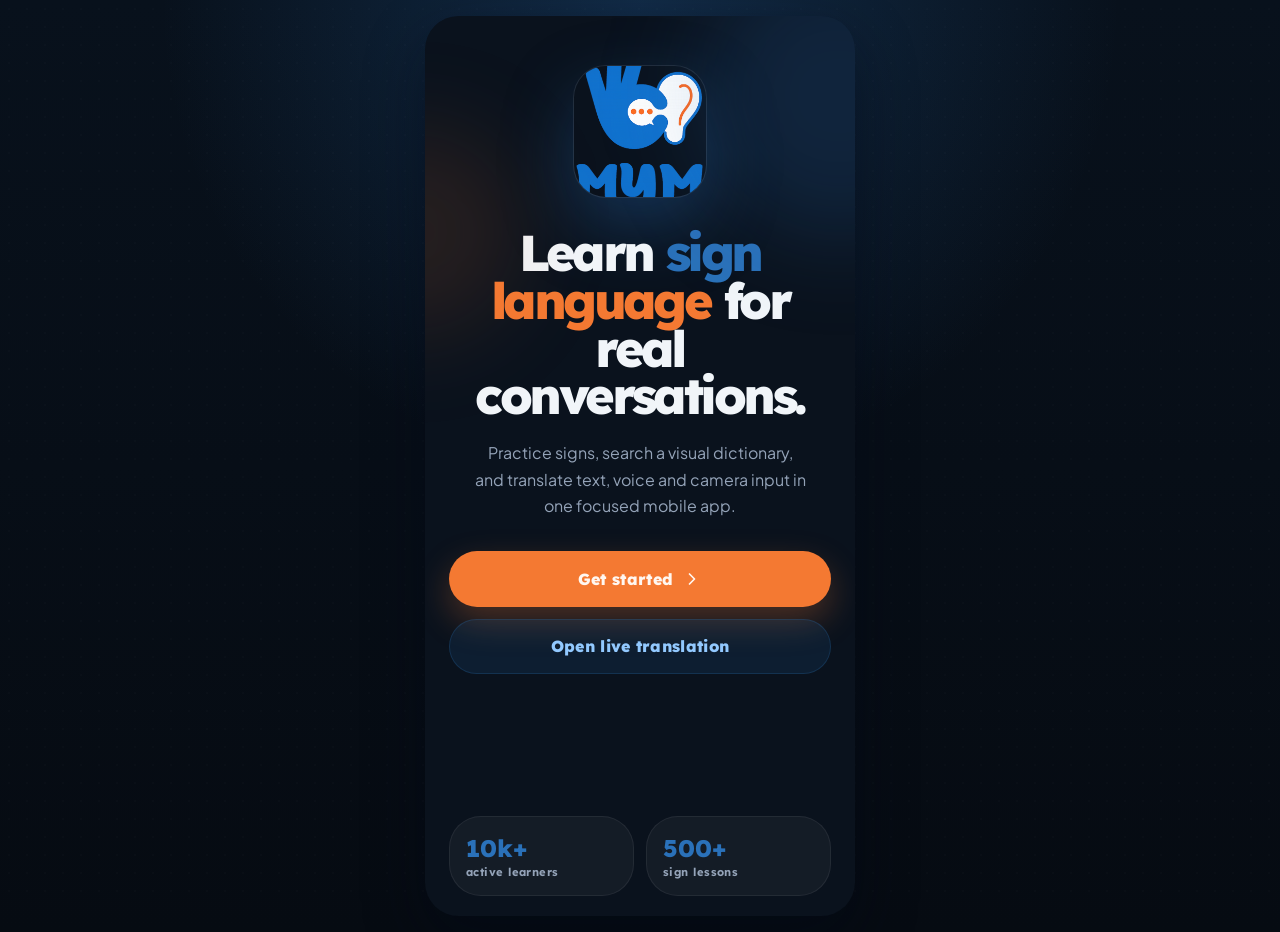
==== index.html @ 2fac86c6 "init" ====
<!DOCTYPE html>
<html lang="en">
<head>
  <meta charset="UTF-8" />
  <meta name="viewport" content="width=device-width, initial-scale=1.0" />
  <meta name="description" content="MyM is a sign language learning and translation app with dictionary, lessons, practice, live camera, text, voice and video translation." />
  <title>MyM - Sign language learning and live translation</title>
  <link rel="preconnect" href="https://fonts.googleapis.com">
  <link rel="preconnect" href="https://fonts.gstatic.com" crossorigin>
  <link href="https://fonts.googleapis.com/css2?family=Lexend:wght@400;500;600;700;800&family=Plus+Jakarta+Sans:wght@400;500;600;700&display=swap" rel="stylesheet">
  <link rel="icon" href="logo.png" />
  <link rel="apple-touch-icon" href="logo.png" />
  <link rel="stylesheet" href="styles.css" />
</head>
<body>
  <a class="skip-link" href="#app-main">Skip to content</a>
  <div id="app" class="phone-shell" aria-live="polite"></div>
  <script src="app.js"></script>
</body>
</html>
---- styles.css ----
/* MyM SPA UI */
:root {
  --bg: #0a121d;
  --panel: #101a22;
  --panel-2: #162534;
  --panel-3: #1e293b;
  --line: rgba(148, 163, 184, 0.14);
  --line-strong: rgba(42, 113, 185, 0.35);
  --text: #f1f5f9;
  --muted: #94a3b8;
  --soft: #c7d2e1;
  --blue: #2a71b9;
  --blue-soft: rgba(42, 113, 185, 0.12);
  --orange: #f47932;
  --orange-soft: rgba(244, 121, 50, 0.12);
  --green: #22c55e;
  --danger: #ef4444;
  --radius-xl: 2rem;
  --radius-lg: 1.5rem;
  --radius-md: 1rem;
  --shadow: 0 24px 60px rgba(2, 8, 23, 0.45);
  --ease: cubic-bezier(.16, 1, .3, 1);
}

* { box-sizing: border-box; margin: 0; padding: 0; }
html { scroll-behavior: smooth; }
body {
  min-height: 100dvh;
  font-family: Lexend, "Plus Jakarta Sans", system-ui, sans-serif;
  background:
    radial-gradient(circle at 50% 0%, rgba(42, 113, 185, .28), transparent 30rem),
    linear-gradient(180deg, #08111c 0%, #060b12 100%);
  color: var(--text);
}
body::before {
  content: "";
  position: fixed;
  inset: 0;
  pointer-events: none;
  opacity: .18;
  background-image: radial-gradient(rgba(255,255,255,.08) 1px, transparent 1px);
  background-size: 18px 18px;
}
button, input, textarea { font: inherit; }
button, a { -webkit-tap-highlight-color: transparent; }
button { border: 0; cursor: pointer; }
a { color: inherit; text-decoration: none; }
img, svg, video { display: block; max-width: 100%; }

.skip-link {
  position: fixed;
  top: .75rem;
  left: .75rem;
  z-index: 50;
  transform: translateY(-150%);
  padding: .75rem 1rem;
  border-radius: 999px;
  background: var(--orange);
  color: #fff7f1;
  transition: transform .2s var(--ease);
}
.skip-link:focus { transform: translateY(0); }

.phone-shell {
  width: min(100%, 430px);
  min-height: 100dvh;
  margin: 0 auto;
  position: relative;
  overflow-x: hidden;
  background: var(--bg);
  box-shadow: var(--shadow);
}
.screen {
  min-height: 100dvh;
  padding: 1.25rem 1.25rem 7.25rem;
  position: relative;
}
.screen.compact { padding-bottom: 1.25rem; }
.orb {
  position: absolute;
  border-radius: 999px;
  filter: blur(3rem);
  pointer-events: none;
}
.orb.blue { width: 18rem; height: 18rem; top: -4rem; right: -8rem; background: rgba(42,113,185,.20); }
.orb.orange { width: 13rem; height: 13rem; top: 7rem; left: -7rem; background: rgba(244,121,50,.12); }

.app-header {
  display: flex;
  align-items: center;
  justify-content: space-between;
  gap: .75rem;
  padding: .25rem 0 1.25rem;
  position: relative;
  z-index: 2;
}
.brand {
  display: inline-flex;
  align-items: center;
  gap: .65rem;
  min-width: 0;
}
.logo-mark {
  width: 2.4rem;
  height: 2.4rem;
  object-fit: cover;
  border-radius: .85rem;
  box-shadow: 0 0 0 1px rgba(255,255,255,.08), 0 10px 30px rgba(42,113,185,.28);
}
.brand-copy { min-width: 0; }
.brand-name { font-size: 1.12rem; font-weight: 800; letter-spacing: -.03em; }
.brand-kicker { color: var(--muted); font-size: .68rem; font-weight: 600; letter-spacing: .05em; text-transform: uppercase; }
.icon-button {
  width: 2.55rem;
  height: 2.55rem;
  border-radius: 999px;
  background: rgba(255,255,255,.055);
  color: var(--soft);
  display: grid;
  place-items: center;
  border: 1px solid rgba(255,255,255,.07);
  transition: transform .22s var(--ease), background .22s var(--ease), color .22s var(--ease);
}
.icon-button:hover { background: rgba(255,255,255,.09); color: var(--text); transform: translateY(-1px); }
.icon-button:active, .primary-btn:active, .chip:active, .nav-item:active { transform: scale(.98); }
.icon { width: 1.25rem; height: 1.25rem; stroke: currentColor; stroke-width: 2.05; fill: none; stroke-linecap: round; stroke-linejoin: round; }
.fill-icon { fill: currentColor; stroke: none; }

.welcome {
  min-height: 100dvh;
  display: flex;
  flex-direction: column;
  justify-content: space-between;
  padding: 2.1rem 1.5rem 2rem;
  isolation: isolate;
}
.welcome-logo {
  width: 8.2rem;
  height: 8.2rem;
  margin: 1rem auto 2rem;
  border-radius: 2rem;
  object-fit: cover;
  box-shadow: 0 0 0 1px rgba(255,255,255,.09), 0 28px 70px rgba(42,113,185,.35);
}
.hero-title {
  font-size: clamp(2.25rem, 10vw, 3.15rem);
  line-height: .95;
  letter-spacing: -.07em;
  font-weight: 800;
  text-align: center;
  text-wrap: balance;
}
.hero-title .blue { color: var(--blue); }
.hero-title .orange { color: var(--orange); }
.hero-text {
  margin: 1.25rem auto 0;
  max-width: 21rem;
  text-align: center;
  color: var(--muted);
  line-height: 1.65;
  font-family: "Plus Jakarta Sans", sans-serif;
}
.hero-actions { margin-top: 2rem; display: grid; gap: .75rem; }
.primary-btn, .secondary-btn {
  min-height: 3.45rem;
  border-radius: 999px;
  display: inline-flex;
  justify-content: center;
  align-items: center;
  gap: .55rem;
  padding: .9rem 1.2rem;
  font-weight: 800;
  letter-spacing: .02em;
  transition: transform .22s var(--ease), filter .22s var(--ease), background .22s var(--ease);
}
.primary-btn { background: var(--orange); color: #fff7f1; box-shadow: 0 14px 34px rgba(244,121,50,.28); }
.secondary-btn { background: rgba(42,113,185,.13); color: #92c9ff; border: 1px solid rgba(42,113,185,.23); }
.primary-btn:hover, .secondary-btn:hover { transform: translateY(-1px); filter: brightness(1.06); }
.welcome-stats { display: grid; grid-template-columns: 1fr 1fr; gap: .75rem; margin-top: 1.5rem; }
.stat-card, .surface {
  background: rgba(255,255,255,.045);
  border: 1px solid rgba(255,255,255,.065);
  border-radius: var(--radius-xl);
}
.stat-card { padding: 1rem; }
.stat-number { color: var(--blue); font-size: 1.5rem; font-weight: 800; font-variant-numeric: tabular-nums; }
.stat-label { color: var(--muted); font-size: .7rem; font-weight: 700; letter-spacing: .04em; margin-top: .15rem; }

.page-title { font-size: 1.75rem; line-height: 1.05; letter-spacing: -.055em; font-weight: 800; text-wrap: balance; }
.page-subtitle { color: var(--muted); line-height: 1.55; margin-top: .35rem; font-family: "Plus Jakarta Sans", sans-serif; }
.section-heading { color: var(--soft); font-size: 1rem; font-weight: 800; margin: 1.35rem 0 .8rem; letter-spacing: -.015em; }

.translate-stage {
  position: relative;
  min-height: 19rem;
  border-radius: 2.3rem;
  overflow: hidden;
  background: linear-gradient(180deg, rgba(42,113,185,.15), rgba(15,23,42,.86));
  border: 1px solid var(--line-strong);
}
.camera-view, .avatar-stage {
  width: 100%;
  height: 19rem;
  object-fit: cover;
  background: #111c29;
}
.avatar-stage {
  display: grid;
  place-items: center;
  position: relative;
}
.avatar-hand {
  width: 9rem;
  height: 9rem;
  color: var(--blue);
  filter: drop-shadow(0 20px 35px rgba(42,113,185,.35));
  animation: signFloat 3s var(--ease) infinite;
}
.avatar-hand .icon, .sign-video-box .icon, .empty-state .icon {
  width: 100%;
  height: 100%;
}
@keyframes signFloat { 0%,100% { transform: translateY(0) rotate(-2deg); } 50% { transform: translateY(-.45rem) rotate(2deg); } }
.stage-badge, .live-caption {
  position: absolute;
  left: 1rem;
  right: 1rem;
  display: flex;
  align-items: center;
  gap: .45rem;
  border-radius: 999px;
  padding: .55rem .75rem;
  background: rgba(3, 10, 18, .58);
  border: 1px solid rgba(255,255,255,.08);
  backdrop-filter: blur(10px);
  color: var(--soft);
  font-size: .72rem;
  font-weight: 800;
  letter-spacing: .04em;
  text-transform: uppercase;
}
.stage-badge { top: 1rem; right: auto; }
.live-caption { bottom: 1rem; text-transform: none; letter-spacing: 0; font-size: .88rem; font-weight: 600; color: var(--text); }
.pulse-dot { width: .5rem; height: .5rem; background: var(--green); border-radius: 999px; box-shadow: 0 0 0 .25rem rgba(34,197,94,.13); }

.mode-tabs, .filter-tabs {
  display: grid;
  grid-template-columns: repeat(3, 1fr);
  gap: .25rem;
  margin: 1rem 0;
  padding: .3rem;
  background: rgba(255,255,255,.045);
  border: 1px solid rgba(255,255,255,.055);
  border-radius: 999px;
}
.mode-tab, .filter-tab {
  border-radius: 999px;
  min-height: 2.55rem;
  display: inline-flex;
  justify-content: center;
  align-items: center;
  color: var(--muted);
  background: transparent;
  font-size: .82rem;
  font-weight: 800;
}
.mode-tab.active, .filter-tab.active { background: var(--blue); color: #e7f4ff; }
.translator-card { padding: .9rem; border-radius: 1.65rem; background: rgba(255,255,255,.045); border: 1px solid rgba(255,255,255,.065); }
.input-row { display: grid; grid-template-columns: 1fr auto; gap: .55rem; align-items: center; }
.translate-input {
  width: 100%;
  min-height: 3.25rem;
  border-radius: 1.25rem;
  border: 1px solid rgba(42,113,185,.24);
  outline: none;
  background: rgba(42,113,185,.10);
  color: var(--text);
  padding: .9rem 1rem;
}
.translate-input::placeholder, .search-input::placeholder { color: #6f8198; }
.translate-input:focus, .search-input:focus { border-color: var(--blue); box-shadow: 0 0 0 .22rem rgba(42,113,185,.14); }
.output-box {
  min-height: 4.4rem;
  margin-top: .7rem;
  border-radius: 1.35rem;
  padding: 1rem;
  color: var(--soft);
  line-height: 1.5;
  background: rgba(10,18,29,.72);
  border: 1px solid rgba(255,255,255,.055);
}
.quick-row { display: flex; gap: .5rem; overflow-x: auto; padding: .9rem .1rem .2rem; scrollbar-width: none; }
.quick-row::-webkit-scrollbar { display: none; }
.chip {
  flex: 0 0 auto;
  border-radius: 999px;
  padding: .72rem .9rem;
  color: var(--soft);
  background: rgba(255,255,255,.055);
  border: 1px solid rgba(255,255,255,.075);
  font-size: .78rem;
  font-weight: 700;
  transition: transform .2s var(--ease), background .2s var(--ease);
}
.chip.active, .chip:hover { background: var(--orange-soft); color: #ffd7c2; border-color: rgba(244,121,50,.24); }

.feature-grid { display: grid; grid-template-columns: 1.15fr .85fr; gap: .75rem; margin-top: 1rem; }
.feature-tile {
  min-height: 7.25rem;
  padding: 1rem;
  border-radius: var(--radius-lg);
  background: rgba(255,255,255,.045);
  border: 1px solid rgba(255,255,255,.065);
  display: flex;
  flex-direction: column;
  justify-content: space-between;
}
.feature-tile.orange { background: var(--orange-soft); border-color: rgba(244,121,50,.2); }
.tile-icon { color: var(--orange); }
.feature-tile h3 { font-size: 1rem; letter-spacing: -.02em; }
.feature-tile p { color: var(--muted); font-size: .78rem; line-height: 1.45; margin-top: .25rem; }

.search-wrap { position: relative; margin: 1rem 0; }
.search-wrap .icon { position: absolute; left: 1rem; top: 50%; transform: translateY(-50%); color: var(--muted); }
.search-input {
  width: 100%;
  height: 3.45rem;
  border: 1px solid rgba(42,113,185,.20);
  background: rgba(42,113,185,.10);
  color: var(--text);
  border-radius: 1.15rem;
  padding: 0 1rem 0 3rem;
  outline: none;
}
.sign-list { display: grid; gap: .7rem; }
.sign-item {
  width: 100%;
  display: grid;
  grid-template-columns: auto 1fr auto;
  gap: .85rem;
  align-items: center;
  text-align: left;
  padding: .85rem;
  border-radius: 1.25rem;
  background: rgba(255,255,255,.045);
  border: 1px solid rgba(255,255,255,.065);
  color: var(--text);
}
.sign-letter {
  width: 2.35rem;
  height: 2.35rem;
  border-radius: .85rem;
  display: grid;
  place-items: center;
  color: #e7f4ff;
  background: var(--blue);
  font-weight: 800;
}
.sign-item strong { display: block; font-size: .98rem; }
.sign-item span { display: block; color: var(--muted); font-size: .75rem; margin-top: .15rem; }
.favorite { color: var(--orange); }
.sign-detail-card { margin-top: .9rem; padding: 1rem; border-radius: var(--radius-lg); background: rgba(42,113,185,.08); border: 1px solid rgba(42,113,185,.22); }
.sign-video-box { height: 10.5rem; border-radius: 1.6rem; background: #172435; display: grid; place-items: center; color: var(--orange); margin-bottom: .9rem; }

.lesson-card, .profile-card, .settings-item, .history-item {
  border-radius: var(--radius-lg);
  background: rgba(255,255,255,.045);
  border: 1px solid rgba(255,255,255,.065);
}
.lesson-list { display: grid; gap: .75rem; margin-top: 1rem; }
.lesson-card { padding: 1rem; display: grid; grid-template-columns: auto 1fr; gap: .9rem; align-items: center; }
.lesson-progress { width: 3.4rem; height: 3.4rem; border-radius: 1.1rem; display: grid; place-items: center; background: var(--blue-soft); color: var(--blue); font-weight: 800; }
.lesson-card h3 { font-size: 1rem; }
.lesson-card p { color: var(--muted); font-size: .78rem; line-height: 1.45; margin-top: .2rem; }
.progress-line { height: .45rem; margin-top: .65rem; border-radius: 999px; background: rgba(255,255,255,.08); overflow: hidden; }
.progress-line > i { display: block; height: 100%; width: var(--value); background: var(--orange); border-radius: inherit; }

.practice-options { display: grid; gap: .8rem; margin-top: 1rem; }
.practice-card { padding: 1rem; border-radius: var(--radius-lg); background: rgba(42,113,185,.08); border: 1px solid rgba(42,113,185,.18); }
.practice-card h3 { margin: .7rem 0 .25rem; }
.practice-card p { color: var(--muted); line-height: 1.45; font-size: .84rem; }

.profile-top { text-align: center; padding-top: .8rem; }
.avatar {
  width: 7rem;
  height: 7rem;
  margin: 0 auto .9rem;
  border-radius: 2.2rem;
  object-fit: cover;
  border: 4px solid #101f22;
  outline: 3px solid rgba(42,113,185,.35);
}
.rank { color: var(--orange); font-weight: 700; font-size: .88rem; margin-top: .25rem; }
.stats-grid { display: grid; grid-template-columns: repeat(3, 1fr); gap: .6rem; margin: 1.2rem 0; }
.mini-stat { padding: .9rem .55rem; border-radius: 1.35rem; background: rgba(255,255,255,.045); text-align: center; border: 1px solid rgba(255,255,255,.065); }
.mini-stat b { display: block; color: var(--blue); font-size: 1.15rem; font-variant-numeric: tabular-nums; }
.mini-stat span { color: var(--muted); font-size: .65rem; font-weight: 800; letter-spacing: .035em; }
.achievement-row { display: flex; gap: .75rem; overflow-x: auto; scrollbar-width: none; }
.achievement { min-width: 4.8rem; text-align: center; }
.badge-icon { width: 3.7rem; height: 3.7rem; margin: 0 auto .45rem; display: grid; place-items: center; border-radius: 1.4rem; background: linear-gradient(135deg, rgba(244,121,50,.35), rgba(244,121,50,.95)); color: #fff7f1; }
.achievement.locked { opacity: .42; }
.achievement small { color: var(--soft); font-weight: 700; }

.settings-list, .history-list { display: grid; gap: .75rem; margin-top: 1rem; }
.settings-item, .history-item { padding: .95rem; display: flex; align-items: center; justify-content: space-between; gap: .8rem; }
.settings-left { display: flex; align-items: center; gap: .75rem; }
.settings-left .icon-wrap { width: 2.45rem; height: 2.45rem; border-radius: 999px; display: grid; place-items: center; color: var(--blue); background: var(--blue-soft); }
.settings-item small, .history-item small { display: block; color: var(--muted); margin-top: .15rem; }
.toggle { width: 3rem; height: 1.65rem; border-radius: 999px; background: rgba(255,255,255,.12); padding: .2rem; }
.toggle::after { content:""; display:block; width:1.25rem; height:1.25rem; border-radius:999px; background:var(--orange); transform: translateX(1.35rem); }

.empty-state { text-align: center; padding: 3rem 1rem; color: var(--muted); }
.empty-state .icon { width: 3rem; height: 3rem; margin: 0 auto 1rem; color: var(--blue); }

.bottom-nav {
  position: fixed;
  left: 50%;
  bottom: 0;
  transform: translateX(-50%);
  width: min(100%, 430px);
  height: 5.8rem;
  padding: .7rem 1rem calc(.7rem + env(safe-area-inset-bottom));
  background: rgba(10,18,29,.94);
  border-top: 1px solid rgba(255,255,255,.06);
  display: grid;
  grid-template-columns: repeat(5, 1fr);
  align-items: end;
  backdrop-filter: blur(16px);
  z-index: 20;
}
.nav-item {
  min-width: 0;
  display: grid;
  justify-items: center;
  gap: .28rem;
  color: var(--muted);
  background: transparent;
  transition: color .2s var(--ease), transform .2s var(--ease);
}
.nav-item .icon { width: 1.32rem; height: 1.32rem; }
.nav-label { font-size: .65rem; font-weight: 700; }
.nav-item.active { color: var(--orange); }
.nav-item.center {
  align-self: start;
  margin-top: -2.2rem;
  color: #fff7f1;
}
.nav-item.center .center-disc {
  width: 3.65rem;
  height: 3.65rem;
  border-radius: 999px;
  display: grid;
  place-items: center;
  background: var(--orange);
  outline: .35rem solid var(--bg);
  box-shadow: 0 16px 34px rgba(244,121,50,.34);
}
.nav-item.center .nav-label { color: var(--orange); }
.toast {
  position: fixed;
  left: 50%;
  bottom: 6.3rem;
  transform: translateX(-50%) translateY(1rem);
  width: min(calc(100% - 2rem), 390px);
  padding: .85rem 1rem;
  border-radius: 1.2rem;
  color: var(--soft);
  background: rgba(10,18,29,.92);
  border: 1px solid rgba(255,255,255,.08);
  opacity: 0;
  pointer-events: none;
  transition: opacity .25s var(--ease), transform .25s var(--ease);
  z-index: 40;
}
.toast.show { opacity: 1; transform: translateX(-50%) translateY(0); }

@media (min-width: 431px) {
  body { padding: 1rem 0; }
  .phone-shell { min-height: calc(100dvh - 2rem); border-radius: 2.1rem; overflow: hidden; }
  .bottom-nav { bottom: 1rem; border-radius: 0 0 2.1rem 2.1rem; }
}
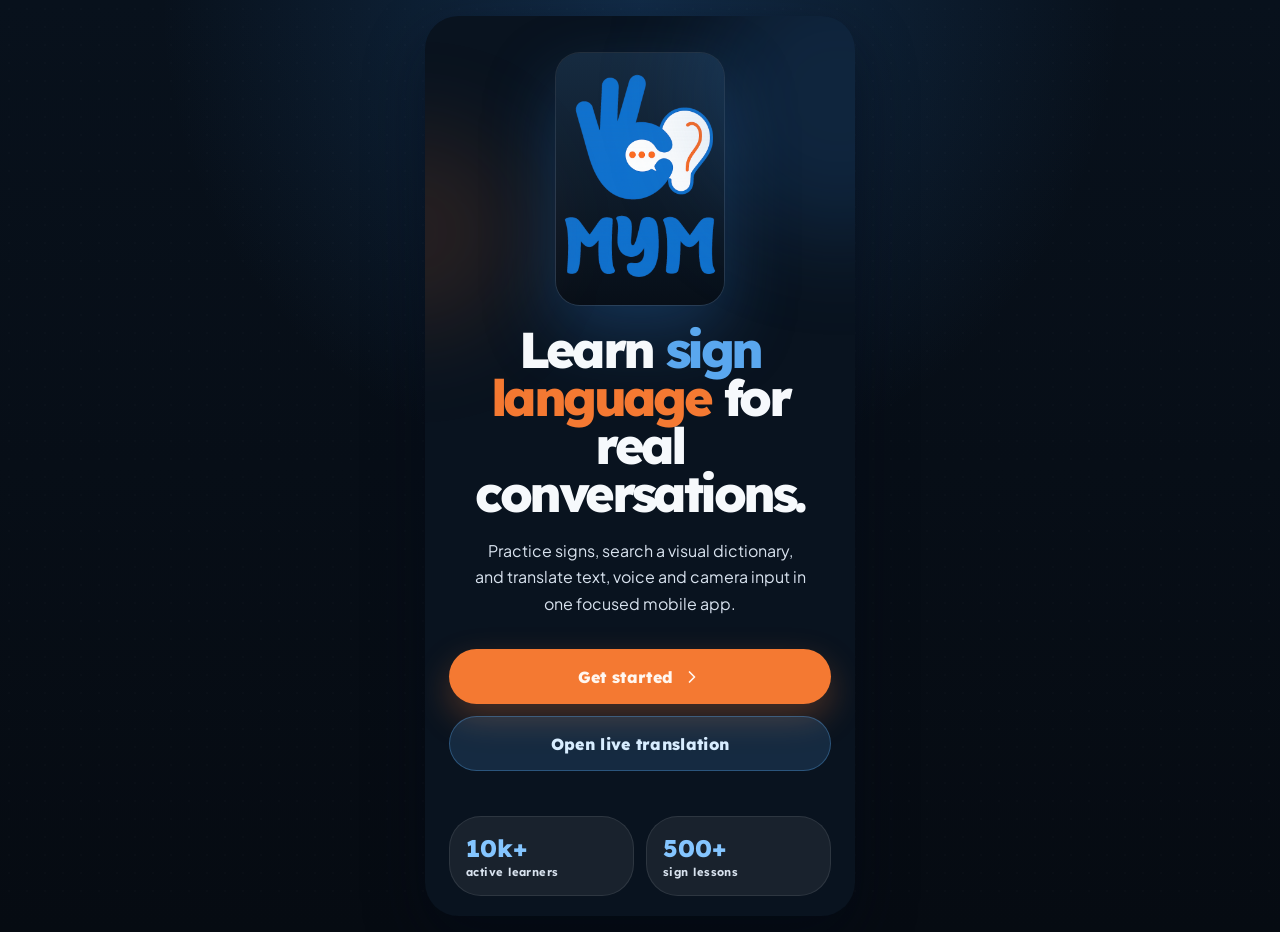
==== commit 07eccc7d: "feat : addin pwa" ====
--- a/index.html
+++ b/index.html
@@ -4,17 +4,27 @@
   <meta charset="UTF-8" />
   <meta name="viewport" content="width=device-width, initial-scale=1.0" />
   <meta name="description" content="MyM is a sign language learning and translation app with dictionary, lessons, practice, live camera, text, voice and video translation." />
+  <meta name="theme-color" content="#09131f" />
+  <meta name="apple-mobile-web-app-capable" content="yes" />
+  <meta name="apple-mobile-web-app-status-bar-style" content="black-translucent" />
+  <meta name="apple-mobile-web-app-title" content="MyM" />
   <title>MyM - Sign language learning and live translation</title>
   <link rel="preconnect" href="https://fonts.googleapis.com">
   <link rel="preconnect" href="https://fonts.gstatic.com" crossorigin>
   <link href="https://fonts.googleapis.com/css2?family=Lexend:wght@400;500;600;700;800&family=Plus+Jakarta+Sans:wght@400;500;600;700&display=swap" rel="stylesheet">
-  <link rel="icon" href="logo.png" />
-  <link rel="apple-touch-icon" href="logo.png" />
+  <link rel="icon" href="icons/icon-192x192.png" />
+  <link rel="apple-touch-icon" href="icons/icon-192x192.png" />
+  <link rel="manifest" href="manifest.json" />
   <link rel="stylesheet" href="styles.css" />
 </head>
 <body>
   <a class="skip-link" href="#app-main">Skip to content</a>
   <div id="app" class="phone-shell" aria-live="polite"></div>
   <script src="app.js"></script>
+  <script>
+    if ('serviceWorker' in navigator) {
+      window.addEventListener('load', () => navigator.serviceWorker.register('./sw.js').catch(() => {}));
+    }
+  </script>
 </body>
 </html>
--- a/styles.css
+++ b/styles.css
@@ -1,16 +1,16 @@
 /* MyM SPA UI */
 :root {
-  --bg: #0a121d;
-  --panel: #101a22;
-  --panel-2: #162534;
-  --panel-3: #1e293b;
-  --line: rgba(148, 163, 184, 0.14);
-  --line-strong: rgba(42, 113, 185, 0.35);
-  --text: #f1f5f9;
-  --muted: #94a3b8;
-  --soft: #c7d2e1;
-  --blue: #2a71b9;
-  --blue-soft: rgba(42, 113, 185, 0.12);
+  --bg: #09131f;
+  --panel: #111d2a;
+  --panel-2: #17283a;
+  --panel-3: #213349;
+  --line: rgba(184, 199, 218, 0.18);
+  --line-strong: rgba(70, 147, 222, 0.44);
+  --text: #f6f9fc;
+  --muted: #b8c7da;
+  --soft: #d8e2ee;
+  --blue: #5aa7ee;
+  --blue-soft: rgba(90, 167, 238, 0.16);
   --orange: #f47932;
   --orange-soft: rgba(244, 121, 50, 0.12);
   --green: #22c55e;
@@ -41,9 +41,13 @@
   background-image: radial-gradient(rgba(255,255,255,.08) 1px, transparent 1px);
   background-size: 18px 18px;
 }
-button, input, textarea { font: inherit; }
+button, input, textarea { font: inherit; color: inherit; }
 button, a { -webkit-tap-highlight-color: transparent; }
 button { border: 0; cursor: pointer; }
+button:focus-visible, a:focus-visible, input:focus-visible {
+  outline: .18rem solid rgba(244, 121, 50, .72);
+  outline-offset: .18rem;
+}
 a { color: inherit; text-decoration: none; }
 img, svg, video { display: block; max-width: 100%; }
 
@@ -101,20 +105,22 @@
   min-width: 0;
 }
 .logo-mark {
-  width: 2.4rem;
-  height: 2.4rem;
-  object-fit: cover;
-  border-radius: .85rem;
-  box-shadow: 0 0 0 1px rgba(255,255,255,.08), 0 10px 30px rgba(42,113,185,.28);
+  width: 2.55rem;
+  height: 2.55rem;
+  object-fit: contain;
+  padding: .18rem;
+  border-radius: .9rem;
+  background: linear-gradient(180deg, rgba(90,167,238,.18), rgba(9,19,31,.72));
+  box-shadow: 0 0 0 1px rgba(255,255,255,.1), 0 10px 30px rgba(42,113,185,.28);
 }
 .brand-copy { min-width: 0; }
 .brand-name { font-size: 1.12rem; font-weight: 800; letter-spacing: -.03em; }
-.brand-kicker { color: var(--muted); font-size: .68rem; font-weight: 600; letter-spacing: .05em; text-transform: uppercase; }
+.brand-kicker { color: var(--soft); font-size: .68rem; font-weight: 600; letter-spacing: .05em; text-transform: uppercase; }
 .icon-button {
   width: 2.55rem;
   height: 2.55rem;
   border-radius: 999px;
-  background: rgba(255,255,255,.055);
+  background: rgba(255,255,255,.08);
   color: var(--soft);
   display: grid;
   place-items: center;
@@ -135,12 +141,15 @@
   isolation: isolate;
 }
 .welcome-logo {
-  width: 8.2rem;
-  height: 8.2rem;
-  margin: 1rem auto 2rem;
-  border-radius: 2rem;
-  object-fit: cover;
-  box-shadow: 0 0 0 1px rgba(255,255,255,.09), 0 28px 70px rgba(42,113,185,.35);
+  width: min(42vw, 10.5rem);
+  height: min(62vw, 15.75rem);
+  max-height: 34dvh;
+  margin: .2rem auto 1.35rem;
+  border-radius: 1.5rem;
+  object-fit: contain;
+  padding: .35rem;
+  background: linear-gradient(180deg, rgba(90,167,238,.16), rgba(6,11,18,.54));
+  box-shadow: 0 0 0 1px rgba(255,255,255,.1), 0 28px 70px rgba(42,113,185,.35);
 }
 .hero-title {
   font-size: clamp(2.25rem, 10vw, 3.15rem);
@@ -156,7 +165,7 @@
   margin: 1.25rem auto 0;
   max-width: 21rem;
   text-align: center;
-  color: var(--muted);
+  color: var(--soft);
   line-height: 1.65;
   font-family: "Plus Jakarta Sans", sans-serif;
 }
@@ -174,20 +183,22 @@
   transition: transform .22s var(--ease), filter .22s var(--ease), background .22s var(--ease);
 }
 .primary-btn { background: var(--orange); color: #fff7f1; box-shadow: 0 14px 34px rgba(244,121,50,.28); }
-.secondary-btn { background: rgba(42,113,185,.13); color: #92c9ff; border: 1px solid rgba(42,113,185,.23); }
+.secondary-btn { background: rgba(90,167,238,.16); color: #d8edff; border: 1px solid rgba(90,167,238,.34); }
+.compact-btn { min-height: 3rem; padding-inline: 1rem; }
+.full-width { width: 100%; margin-top: 1rem; }
 .primary-btn:hover, .secondary-btn:hover { transform: translateY(-1px); filter: brightness(1.06); }
 .welcome-stats { display: grid; grid-template-columns: 1fr 1fr; gap: .75rem; margin-top: 1.5rem; }
 .stat-card, .surface {
-  background: rgba(255,255,255,.045);
-  border: 1px solid rgba(255,255,255,.065);
+  background: rgba(255,255,255,.065);
+  border: 1px solid rgba(255,255,255,.09);
   border-radius: var(--radius-xl);
 }
 .stat-card { padding: 1rem; }
-.stat-number { color: var(--blue); font-size: 1.5rem; font-weight: 800; font-variant-numeric: tabular-nums; }
-.stat-label { color: var(--muted); font-size: .7rem; font-weight: 700; letter-spacing: .04em; margin-top: .15rem; }
+.stat-number { color: #84c5ff; font-size: 1.5rem; font-weight: 800; font-variant-numeric: tabular-nums; }
+.stat-label { color: var(--soft); font-size: .7rem; font-weight: 700; letter-spacing: .04em; margin-top: .15rem; }
 
 .page-title { font-size: 1.75rem; line-height: 1.05; letter-spacing: -.055em; font-weight: 800; text-wrap: balance; }
-.page-subtitle { color: var(--muted); line-height: 1.55; margin-top: .35rem; font-family: "Plus Jakarta Sans", sans-serif; }
+.page-subtitle { color: var(--soft); line-height: 1.6; margin-top: .35rem; font-family: "Plus Jakarta Sans", sans-serif; }
 .section-heading { color: var(--soft); font-size: 1rem; font-weight: 800; margin: 1.35rem 0 .8rem; letter-spacing: -.015em; }
 
 .translate-stage {
@@ -245,7 +256,7 @@
 
 .mode-tabs, .filter-tabs {
   display: grid;
-  grid-template-columns: repeat(3, 1fr);
+  grid-template-columns: repeat(4, 1fr);
   gap: .25rem;
   margin: 1rem 0;
   padding: .3rem;
@@ -253,19 +264,26 @@
   border: 1px solid rgba(255,255,255,.055);
   border-radius: 999px;
 }
+.filter-tabs { grid-template-columns: repeat(3, 1fr); }
 .mode-tab, .filter-tab {
   border-radius: 999px;
   min-height: 2.55rem;
   display: inline-flex;
   justify-content: center;
   align-items: center;
-  color: var(--muted);
+  gap: .35rem;
+  color: var(--soft);
   background: transparent;
   font-size: .82rem;
   font-weight: 800;
 }
-.mode-tab.active, .filter-tab.active { background: var(--blue); color: #e7f4ff; }
-.translator-card { padding: .9rem; border-radius: 1.65rem; background: rgba(255,255,255,.045); border: 1px solid rgba(255,255,255,.065); }
+.filter-tab .icon {
+  width: .95rem;
+  height: .95rem;
+  flex: 0 0 auto;
+}
+.mode-tab.active, .filter-tab.active { background: #2f7fc9; color: #f4fbff; }
+.translator-card { padding: .9rem; border-radius: 1.65rem; background: rgba(255,255,255,.065); border: 1px solid rgba(255,255,255,.09); }
 .input-row { display: grid; grid-template-columns: 1fr auto; gap: .55rem; align-items: center; }
 .translate-input {
   width: 100%;
@@ -273,18 +291,18 @@
   border-radius: 1.25rem;
   border: 1px solid rgba(42,113,185,.24);
   outline: none;
-  background: rgba(42,113,185,.10);
+  background: rgba(90,167,238,.13);
   color: var(--text);
   padding: .9rem 1rem;
 }
-.translate-input::placeholder, .search-input::placeholder { color: #6f8198; }
+.translate-input::placeholder, .search-input::placeholder { color: #9fb1c6; }
 .translate-input:focus, .search-input:focus { border-color: var(--blue); box-shadow: 0 0 0 .22rem rgba(42,113,185,.14); }
 .output-box {
   min-height: 4.4rem;
   margin-top: .7rem;
   border-radius: 1.35rem;
   padding: 1rem;
-  color: var(--soft);
+  color: var(--text);
   line-height: 1.5;
   background: rgba(10,18,29,.72);
   border: 1px solid rgba(255,255,255,.055);
@@ -296,105 +314,315 @@
   border-radius: 999px;
   padding: .72rem .9rem;
   color: var(--soft);
-  background: rgba(255,255,255,.055);
-  border: 1px solid rgba(255,255,255,.075);
+  background: rgba(255,255,255,.075);
+  border: 1px solid rgba(255,255,255,.105);
   font-size: .78rem;
   font-weight: 700;
   transition: transform .2s var(--ease), background .2s var(--ease);
 }
 .chip.active, .chip:hover { background: var(--orange-soft); color: #ffd7c2; border-color: rgba(244,121,50,.24); }
+.feature-tile:hover, .sign-item:hover, .lesson-card:hover, .practice-card:hover, .settings-item:hover, .history-item:hover {
+  background: rgba(255,255,255,.09);
+  transform: translateY(-1px);
+}
 
 .feature-grid { display: grid; grid-template-columns: 1.15fr .85fr; gap: .75rem; margin-top: 1rem; }
 .feature-tile {
   min-height: 7.25rem;
   padding: 1rem;
   border-radius: var(--radius-lg);
-  background: rgba(255,255,255,.045);
-  border: 1px solid rgba(255,255,255,.065);
+  background: rgba(255,255,255,.065);
+  border: 1px solid rgba(255,255,255,.09);
+  color: var(--text);
   display: flex;
   flex-direction: column;
   justify-content: space-between;
+  transition: transform .2s var(--ease), background .2s var(--ease), border-color .2s var(--ease);
 }
 .feature-tile.orange { background: var(--orange-soft); border-color: rgba(244,121,50,.2); }
 .tile-icon { color: var(--orange); }
-.feature-tile h3 { font-size: 1rem; letter-spacing: -.02em; }
-.feature-tile p { color: var(--muted); font-size: .78rem; line-height: 1.45; margin-top: .25rem; }
+.feature-tile h3 { font-size: 1rem; letter-spacing: -.02em; color: var(--text); }
+.feature-tile p { color: var(--soft); font-size: .78rem; line-height: 1.45; margin-top: .25rem; }
 
 .search-wrap { position: relative; margin: 1rem 0; }
-.search-wrap .icon { position: absolute; left: 1rem; top: 50%; transform: translateY(-50%); color: var(--muted); }
+.search-wrap .icon { position: absolute; left: 1rem; top: 50%; transform: translateY(-50%); color: var(--soft); }
 .search-input {
   width: 100%;
   height: 3.45rem;
   border: 1px solid rgba(42,113,185,.20);
-  background: rgba(42,113,185,.10);
+  background: rgba(90,167,238,.13);
   color: var(--text);
   border-radius: 1.15rem;
   padding: 0 1rem 0 3rem;
   outline: none;
 }
-.sign-list { display: grid; gap: .7rem; }
+.sign-list { display: grid; gap: .65rem; }
 .sign-item {
   width: 100%;
   display: grid;
-  grid-template-columns: auto 1fr auto;
-  gap: .85rem;
+  grid-template-columns: auto minmax(0, 1fr) auto;
+  gap: .9rem;
   align-items: center;
   text-align: left;
-  padding: .85rem;
-  border-radius: 1.25rem;
-  background: rgba(255,255,255,.045);
-  border: 1px solid rgba(255,255,255,.065);
-  color: var(--text);
+  padding: .9rem 1rem;
+  border-radius: 1.45rem;
+  background: rgba(255,255,255,.05);
+  border: 1px solid rgba(255,255,255,.07);
+  color: var(--text);
+  transition: transform .25s var(--ease), background .25s var(--ease), border-color .25s var(--ease), box-shadow .25s var(--ease);
+  backdrop-filter: blur(8px);
+  cursor: pointer;
+}
+.sign-item:active { transform: scale(.985); }
+.sign-item.selected {
+  border-color: rgba(244,121,50,.5);
+  background: rgba(244,121,50,.12);
+  box-shadow: 0 10px 30px rgba(244,121,50,.18);
 }
 .sign-letter {
-  width: 2.35rem;
-  height: 2.35rem;
-  border-radius: .85rem;
+  width: 3.8rem;
+  height: 3.8rem;
+  border-radius: 50%;
   display: grid;
   place-items: center;
-  color: #e7f4ff;
-  background: var(--blue);
+  color: #ffffff;
+  background: linear-gradient(135deg, #5aa7ee 0%, #2f7fc9 100%);
+  box-shadow: 0 12px 32px rgba(43, 127, 201, 0.55), inset 0 1px 0 rgba(255,255,255,0.3);
+  flex-shrink: 0;
+  overflow: hidden;
+  padding: .55rem;
+  transition: transform .25s var(--ease), box-shadow .25s var(--ease);
+}
+.sign-item:hover .sign-letter,
+.sign-item:active .sign-letter {
+  transform: scale(1.06);
+  box-shadow: 0 16px 40px rgba(43, 127, 201, 0.65), inset 0 1px 0 rgba(255,255,255,0.35);
+}
+.sign-icon-img {
+  width: 100%;
+  height: 100%;
+  object-fit: contain;
+  filter: drop-shadow(0 2px 3px rgba(0,0,0,0.3)) brightness(0) invert(1);
+}
+.sign-item strong {
+  display: block;
+  font-size: 1.05rem;
+  font-weight: 700;
+  letter-spacing: -.012em;
+  line-height: 1.2;
+}
+.sign-item span {
+  display: block;
+  color: var(--soft);
+  font-size: .78rem;
+  margin-top: .2rem;
+  line-height: 1.5;
+}
+.sign-action {
+  display: inline-flex;
+  align-items: center;
+  justify-content: center;
+  color: var(--soft);
+  background: transparent;
+  border: none;
+  transition: transform .2s var(--ease), color .2s var(--ease), filter .2s var(--ease);
+  cursor: pointer;
+  padding: .15rem;
+  flex-shrink: 0;
+  line-height: 0;
+}
+.sign-action:hover {
+  color: #ff4d3a;
+  transform: scale(1.15);
+  filter: drop-shadow(0 0 8px rgba(255, 77, 58, 0.4));
+}
+.sign-action.saved {
+  color: #ff4d3a;
+  animation: favPop .35s var(--ease);
+}
+.sign-action .icon {
+  width: 1.15rem;
+  height: 1.15rem;
+  display: block;
+}
+.sign-action.saved .icon {
+  fill: currentColor;
+  stroke: none;
+}
+.sign-action:hover {
+  color: #ff4d3a;
+  transform: scale(1.15);
+  filter: drop-shadow(0 0 8px rgba(255, 77, 58, 0.4));
+}
+.sign-action.saved {
+  color: #ff4d3a;
+  animation: favPop .35s var(--ease);
+}
+.sign-action .icon {
+  width: 1.25rem;
+  height: 1.25rem;
+  display: block;
+}
+.sign-action.saved .icon {
+  fill: currentColor;
+  stroke: none;
+}
+.sign-actions {
+  display: flex;
+  align-items: center;
+  justify-content: center;
+  gap: .4rem;
+  flex-shrink: 0;
+}
+.sign-chevron {
+  display: grid;
+  place-items: center;
+  width: 1.6rem;
+  height: 1.6rem;
+  color: var(--soft);
+  opacity: .85;
+}
+.sign-chevron .icon { width: 1.15rem; height: 1.15rem; }
+.sign-encapsulate {
+  margin-top: .9rem;
+  padding: 1.1rem;
+  border-radius: 1.8rem;
+  background: rgba(90,167,238,.09);
+  border: 1px solid rgba(90,167,238,.22);
+  backdrop-filter: blur(10px);
+  transition: transform .25s var(--ease), opacity .25s var(--ease);
+  animation: slideUp .3s var(--ease);
+}
+.sign-detail-card {
+  display: grid;
+  gap: .9rem;
+}
+.sign-detail-card .sign-video-box {
+  height: 14rem;
+  border-radius: 1.7rem;
+  display: grid;
+  place-items: center;
+  background: #172435;
+  border: 1px solid rgba(255,255,255,.06);
+}
+.sign-video-box .sign-icon-img {
+  width: 38%;
+  height: 38%;
+  max-width: 7rem;
+  max-height: 7rem;
+  filter: drop-shadow(0 4px 8px rgba(0,0,0,0.35)) brightness(0) invert(1);
+}
+.sign-detail-card .section-heading {
+  color: var(--text);
+  font-size: 1.55rem;
   font-weight: 800;
-}
-.sign-item strong { display: block; font-size: .98rem; }
-.sign-item span { display: block; color: var(--muted); font-size: .75rem; margin-top: .15rem; }
+  letter-spacing: -.02em;
+  margin: 0;
+}
+.sign-detail-card .page-subtitle {
+  color: var(--soft);
+  line-height: 1.6;
+  margin: 0;
+  font-family: "Plus Jakarta Sans", sans-serif;
+}
+.sign-detail-meta {
+  display: flex;
+  gap: .6rem;
+  margin: .35rem 0 .2rem;
+}
+.sign-meta-chip {
+  display: inline-flex;
+  align-items: center;
+  gap: .35rem;
+  padding: .45rem .8rem;
+  border-radius: 999px;
+  background: rgba(255,255,255,.07);
+  border: 1px solid rgba(255,255,255,.1);
+  color: var(--soft);
+  font-size: .75rem;
+  font-weight: 700;
+  letter-spacing: .01em;
+}
+.detail-actions {
+  display: grid;
+  grid-template-columns: 1fr auto auto;
+  gap: .7rem;
+  align-items: center;
+  margin-top: 1rem;
+}
+.detail-fav-btn {
+  width: 3.2rem;
+  height: 3.2rem;
+  border-radius: 999px;
+  display: grid;
+  place-items: center;
+  border: 1px solid rgba(255,255,255,.1);
+  background: rgba(255,255,255,.07);
+  color: var(--soft);
+  transition: transform .25s var(--ease), background .25s var(--ease), color .25s var(--ease), box-shadow .25s var(--ease);
+}
+.detail-fav-btn:hover {
+  background: rgba(244,121,50,.24);
+  color: #ffd7c2;
+  transform: scale(1.06);
+  box-shadow: 0 10px 26px rgba(244,121,50,.28);
+}
+.detail-fav-btn.is-saved {
+  background: rgba(244,121,50,.2);
+  color: #ffd7c2;
+  border-color: rgba(244,121,50,.35);
+}
+.detail-fav-btn .icon { width: 1.5rem; height: 1.5rem; }
+.detail-fav-btn.is-saved .icon { fill: currentColor; stroke: currentColor; }
+@keyframes favPop {
+  0% { transform: scale(1); }
+  40% { transform: scale(1.25); }
+  100% { transform: scale(1); }
+}
+@keyframes slideUp {
+  from { opacity: 0; transform: translateY(12px); }
+  to { opacity: 1; transform: translateY(0); }
+}
 .favorite { color: var(--orange); }
-.sign-detail-card { margin-top: .9rem; padding: 1rem; border-radius: var(--radius-lg); background: rgba(42,113,185,.08); border: 1px solid rgba(42,113,185,.22); }
-.sign-video-box { height: 10.5rem; border-radius: 1.6rem; background: #172435; display: grid; place-items: center; color: var(--orange); margin-bottom: .9rem; }
 
 .lesson-card, .profile-card, .settings-item, .history-item {
   border-radius: var(--radius-lg);
-  background: rgba(255,255,255,.045);
-  border: 1px solid rgba(255,255,255,.065);
+  background: rgba(255,255,255,.065);
+  border: 1px solid rgba(255,255,255,.09);
+  color: var(--text);
 }
 .lesson-list { display: grid; gap: .75rem; margin-top: 1rem; }
 .lesson-card { padding: 1rem; display: grid; grid-template-columns: auto 1fr; gap: .9rem; align-items: center; }
-.lesson-progress { width: 3.4rem; height: 3.4rem; border-radius: 1.1rem; display: grid; place-items: center; background: var(--blue-soft); color: var(--blue); font-weight: 800; }
+.lesson-card, .practice-card, .settings-item, .history-item { transition: transform .2s var(--ease), background .2s var(--ease), border-color .2s var(--ease); }
+.lesson-progress { width: 3.4rem; height: 3.4rem; border-radius: 1.1rem; display: grid; place-items: center; background: var(--blue-soft); color: #a8d7ff; font-weight: 800; }
 .lesson-card h3 { font-size: 1rem; }
-.lesson-card p { color: var(--muted); font-size: .78rem; line-height: 1.45; margin-top: .2rem; }
+.lesson-card p { color: var(--soft); font-size: .78rem; line-height: 1.45; margin-top: .2rem; }
 .progress-line { height: .45rem; margin-top: .65rem; border-radius: 999px; background: rgba(255,255,255,.08); overflow: hidden; }
 .progress-line > i { display: block; height: 100%; width: var(--value); background: var(--orange); border-radius: inherit; }
+.profile-progress { --value: 75%; }
 
 .practice-options { display: grid; gap: .8rem; margin-top: 1rem; }
-.practice-card { padding: 1rem; border-radius: var(--radius-lg); background: rgba(42,113,185,.08); border: 1px solid rgba(42,113,185,.18); }
+.practice-card { padding: 1rem; border-radius: var(--radius-lg); background: rgba(90,167,238,.11); border: 1px solid rgba(90,167,238,.24); color: var(--text); text-align: left; }
 .practice-card h3 { margin: .7rem 0 .25rem; }
-.practice-card p { color: var(--muted); line-height: 1.45; font-size: .84rem; }
+.practice-card p { color: var(--soft); line-height: 1.45; font-size: .84rem; }
 
 .profile-top { text-align: center; padding-top: .8rem; }
 .avatar {
-  width: 7rem;
-  height: 7rem;
+  width: 6rem;
+  height: 8.5rem;
   margin: 0 auto .9rem;
-  border-radius: 2.2rem;
-  object-fit: cover;
+  border-radius: 1.6rem;
+  object-fit: contain;
+  padding: .25rem;
+  background: rgba(90,167,238,.1);
   border: 4px solid #101f22;
   outline: 3px solid rgba(42,113,185,.35);
 }
 .rank { color: var(--orange); font-weight: 700; font-size: .88rem; margin-top: .25rem; }
 .stats-grid { display: grid; grid-template-columns: repeat(3, 1fr); gap: .6rem; margin: 1.2rem 0; }
-.mini-stat { padding: .9rem .55rem; border-radius: 1.35rem; background: rgba(255,255,255,.045); text-align: center; border: 1px solid rgba(255,255,255,.065); }
-.mini-stat b { display: block; color: var(--blue); font-size: 1.15rem; font-variant-numeric: tabular-nums; }
-.mini-stat span { color: var(--muted); font-size: .65rem; font-weight: 800; letter-spacing: .035em; }
+.mini-stat { padding: .9rem .55rem; border-radius: 1.35rem; background: rgba(255,255,255,.065); text-align: center; border: 1px solid rgba(255,255,255,.09); }
+.mini-stat b { display: block; color: #84c5ff; font-size: 1.15rem; font-variant-numeric: tabular-nums; }
+.mini-stat span { color: var(--soft); font-size: .65rem; font-weight: 800; letter-spacing: .035em; }
 .achievement-row { display: flex; gap: .75rem; overflow-x: auto; scrollbar-width: none; }
 .achievement { min-width: 4.8rem; text-align: center; }
 .badge-icon { width: 3.7rem; height: 3.7rem; margin: 0 auto .45rem; display: grid; place-items: center; border-radius: 1.4rem; background: linear-gradient(135deg, rgba(244,121,50,.35), rgba(244,121,50,.95)); color: #fff7f1; }
@@ -402,14 +630,16 @@
 .achievement small { color: var(--soft); font-weight: 700; }
 
 .settings-list, .history-list { display: grid; gap: .75rem; margin-top: 1rem; }
-.settings-item, .history-item { padding: .95rem; display: flex; align-items: center; justify-content: space-between; gap: .8rem; }
+.settings-item, .history-item { width: 100%; padding: .95rem; display: flex; align-items: center; justify-content: space-between; gap: .8rem; text-align: left; }
 .settings-left { display: flex; align-items: center; gap: .75rem; }
-.settings-left .icon-wrap { width: 2.45rem; height: 2.45rem; border-radius: 999px; display: grid; place-items: center; color: var(--blue); background: var(--blue-soft); }
-.settings-item small, .history-item small { display: block; color: var(--muted); margin-top: .15rem; }
-.toggle { width: 3rem; height: 1.65rem; border-radius: 999px; background: rgba(255,255,255,.12); padding: .2rem; }
-.toggle::after { content:""; display:block; width:1.25rem; height:1.25rem; border-radius:999px; background:var(--orange); transform: translateX(1.35rem); }
-
-.empty-state { text-align: center; padding: 3rem 1rem; color: var(--muted); }
+.settings-left .icon-wrap { width: 2.45rem; height: 2.45rem; border-radius: 999px; display: grid; place-items: center; color: #a8d7ff; background: var(--blue-soft); }
+.settings-item small, .history-item small { display: block; color: var(--soft); margin-top: .15rem; line-height: 1.35; }
+.toggle { flex: 0 0 auto; width: 3rem; height: 1.65rem; border-radius: 999px; background: rgba(255,255,255,.16); padding: .2rem; transition: background .2s var(--ease); }
+.toggle::after { content:""; display:block; width:1.25rem; height:1.25rem; border-radius:999px; background:#d8e2ee; transition: transform .2s var(--ease), background .2s var(--ease); }
+.toggle.on { background: rgba(244,121,50,.32); }
+.toggle.on::after { background:var(--orange); transform: translateX(1.35rem); }
+
+.empty-state { text-align: center; padding: 3rem 1rem; color: var(--soft); }
 .empty-state .icon { width: 3rem; height: 3rem; margin: 0 auto 1rem; color: var(--blue); }
 
 .bottom-nav {
@@ -433,13 +663,13 @@
   display: grid;
   justify-items: center;
   gap: .28rem;
-  color: var(--muted);
+  color: var(--soft);
   background: transparent;
   transition: color .2s var(--ease), transform .2s var(--ease);
 }
 .nav-item .icon { width: 1.32rem; height: 1.32rem; }
 .nav-label { font-size: .65rem; font-weight: 700; }
-.nav-item.active { color: var(--orange); }
+.nav-item.active { color: #ffab7d; }
 .nav-item.center {
   align-self: start;
   margin-top: -2.2rem;
@@ -464,9 +694,9 @@
   width: min(calc(100% - 2rem), 390px);
   padding: .85rem 1rem;
   border-radius: 1.2rem;
-  color: var(--soft);
-  background: rgba(10,18,29,.92);
-  border: 1px solid rgba(255,255,255,.08);
+  color: var(--text);
+  background: rgba(14,28,43,.96);
+  border: 1px solid rgba(255,255,255,.14);
   opacity: 0;
   pointer-events: none;
   transition: opacity .25s var(--ease), transform .25s var(--ease);
@@ -479,3 +709,18 @@
   .phone-shell { min-height: calc(100dvh - 2rem); border-radius: 2.1rem; overflow: hidden; }
   .bottom-nav { bottom: 1rem; border-radius: 0 0 2.1rem 2.1rem; }
 }
+
+@media (max-width: 360px) {
+  .screen { padding-inline: .95rem; }
+  .welcome { padding: 1.3rem 1rem 1.2rem; }
+  .welcome-logo { width: 7rem; height: 10.5rem; margin-bottom: 1rem; }
+  .hero-title { font-size: 2.1rem; }
+  .app-header { gap: .5rem; }
+  .logo-mark { width: 2.25rem; height: 2.25rem; }
+  .brand-name { font-size: 1rem; }
+  .brand-kicker { font-size: .58rem; }
+  .detail-actions { grid-template-columns: 1fr; }
+  .mode-tab, .filter-tab, .nav-label { font-size: .6rem; }
+  .filter-tab { gap: .2rem; }
+  .filter-tab .icon { width: .78rem; height: .78rem; }
+}
